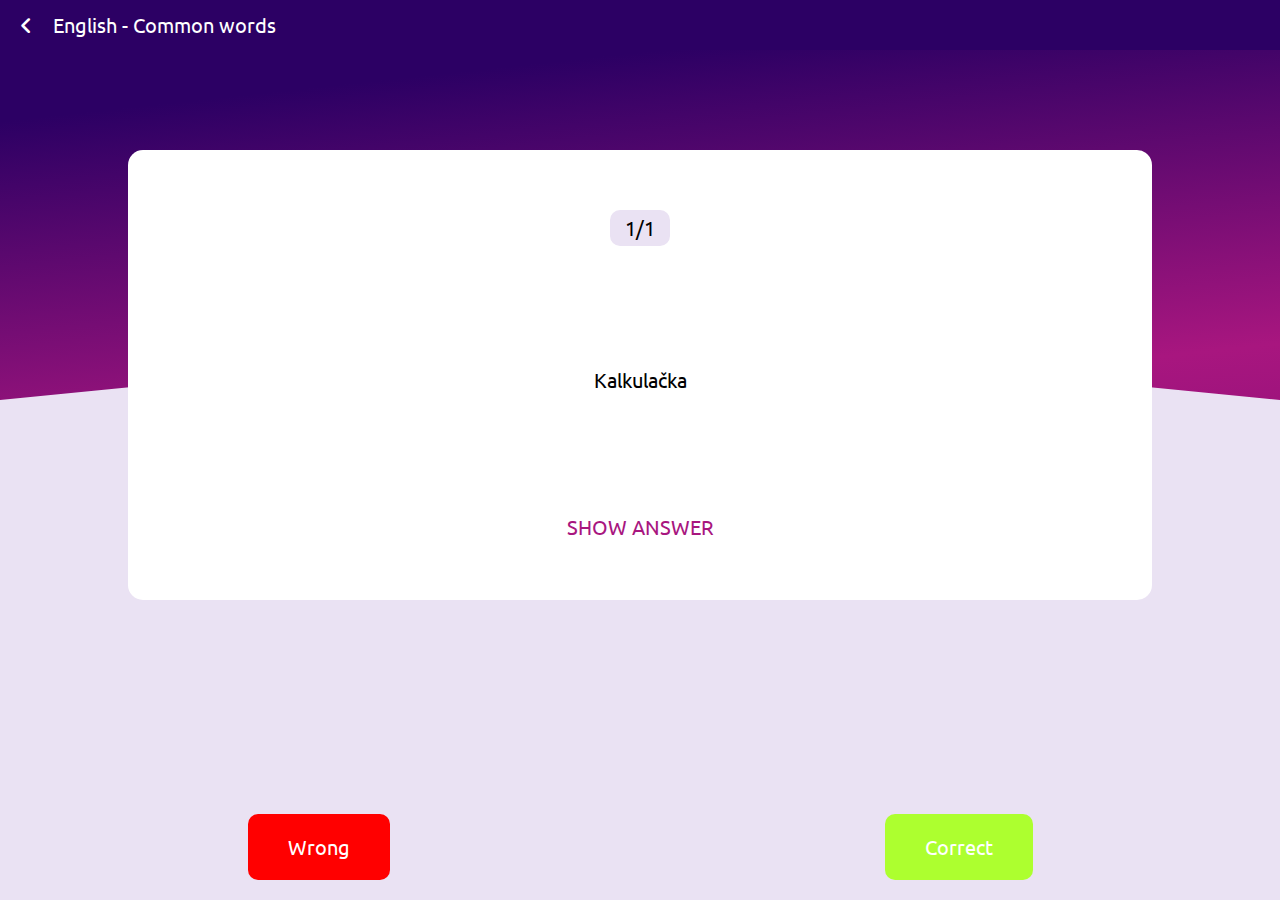
==== practise.html @ d98e2bef "Initial commit" ====
<!DOCTYPE html>
<html lang="en">
<head>
    <meta charset="UTF-8">
    <meta name="viewport" content="width=device-width, initial-scale=1">
    <link rel="stylesheet" href="css/style.css">
    <link href="https://fonts.googleapis.com/css?family=Ubuntu&display=swap" rel="stylesheet">
    <link href="https://cdnjs.cloudflare.com/ajax/libs/font-awesome/6.1.1/css/all.min.css" rel="stylesheet">
</head>
<body class="practise">
<header>
    <nav>
        <div>
            <a href="index.html"><i class="fa-solid fa-angle-left"></i></a>
            English - Common words
        </div>
    </nav>
</header>
<div class="gradient-background"></div>
<div class="flash-card-wrapper">
    <div class="flash-card">
        <div class="chip">1/1</div>
        <div>Kalkulačka</div>
        <div class="text-button">Show answer</div>
    </div>
</div>
<div class="buttons">
    <div class="button wrong">Wrong</div>
    <div class="button correct">Correct</div>
</div>
</body>
</html>
---- css/style.css ----
:root {
    --primaryColor: #A8167F;
    --secondaryColor: #2C0064;
    --terciaryColor: #EAE2F3;
    font-family: 'Ubuntu', Arial, Helvetica, sans-serif;
}

* {
    box-sizing: border-box;
}

body {
    font-size: 20px;
    margin: 50px 0 0 0;
    padding: 0;
}

nav {
    top: 0;
    width: 100%;
    z-index: 1;
    position: fixed;
    background-color: var(--secondaryColor);
    color: white;
    padding: 5px 20px 5px 20px;
    font-size: 20px;
    display: flex;
    justify-content: space-between;
    align-items: center;
    min-height: 50px;
}

.profile {
    width: 40px;
    height: 40px;
    border-radius: 20px;
    background-image: url("../img/profile.jpg");
    background-size: cover;
}

.cards{
    padding: 10px;
    display: flex;
    flex-direction: column;
    align-items: center;
}

.card {
    display: flex;
    flex-direction: column;
    height: 250px;
    width: 95%;
    border-radius: 15px;
    overflow: hidden;
}

.card-up {
    flex: 3;
    overflow: hidden;
}

.card-up img {
    width: 100%;
}

.card-down {
    flex: 1;
    height: auto;
    padding: 15px;
    background-color: var(--terciaryColor);
}

.card-title {
    font-size: 20px;
    font-weight: bolder;
    padding-bottom: 5px;
}

.card-subtitle {
    color: #303030;
}

a {
    text-decoration: none;
    color: inherit;
}

nav i {
    padding-right: 15px;
}

.gradient-background {
    clip-path: polygon(0% 0%, 100% 0, 100% 100%, 50% 82%, 0 100%);
    background: linear-gradient(353.84deg, #6A00F0 -77.49%, #820B76 -38.47%, #A8167F 11.58%, #2C0064 85.38%);
    width: 100%;
    height: 350px;
}
.chip {
    background-color: var(--terciaryColor);
    border-radius: 10px;
    padding: 5px 15px 5px 15px;
    width: fit-content;
}

.flash-card {
    display: flex;
    flex-direction: column;
    justify-content: space-around;
    align-items: center;
    width: 80%;
    height: 50%;
    background-color: white;
    border-radius: 15px;
}

.flash-card-wrapper {
    position: fixed;
    top: 150px;
    width: 100%;
    height: 100vh;
    display: flex;
    justify-content: center;
}

.practise {
    background-color: var(--terciaryColor);
}

.buttons {
    bottom: 20px;
    width: 100%;
    position: fixed;
    display: flex;
    justify-content: space-around;
}

.button {
    color: white;
    border-radius: 10px;
    padding: 20px 40px 20px 40px;
}

.text-button {
    text-transform: uppercase;
    color: var(--primaryColor);
}

.button, .text-button:hover{
    cursor: pointer;
}

.wrong {
    background-color: red;
}

.correct {
    background-color: greenyellow;
}
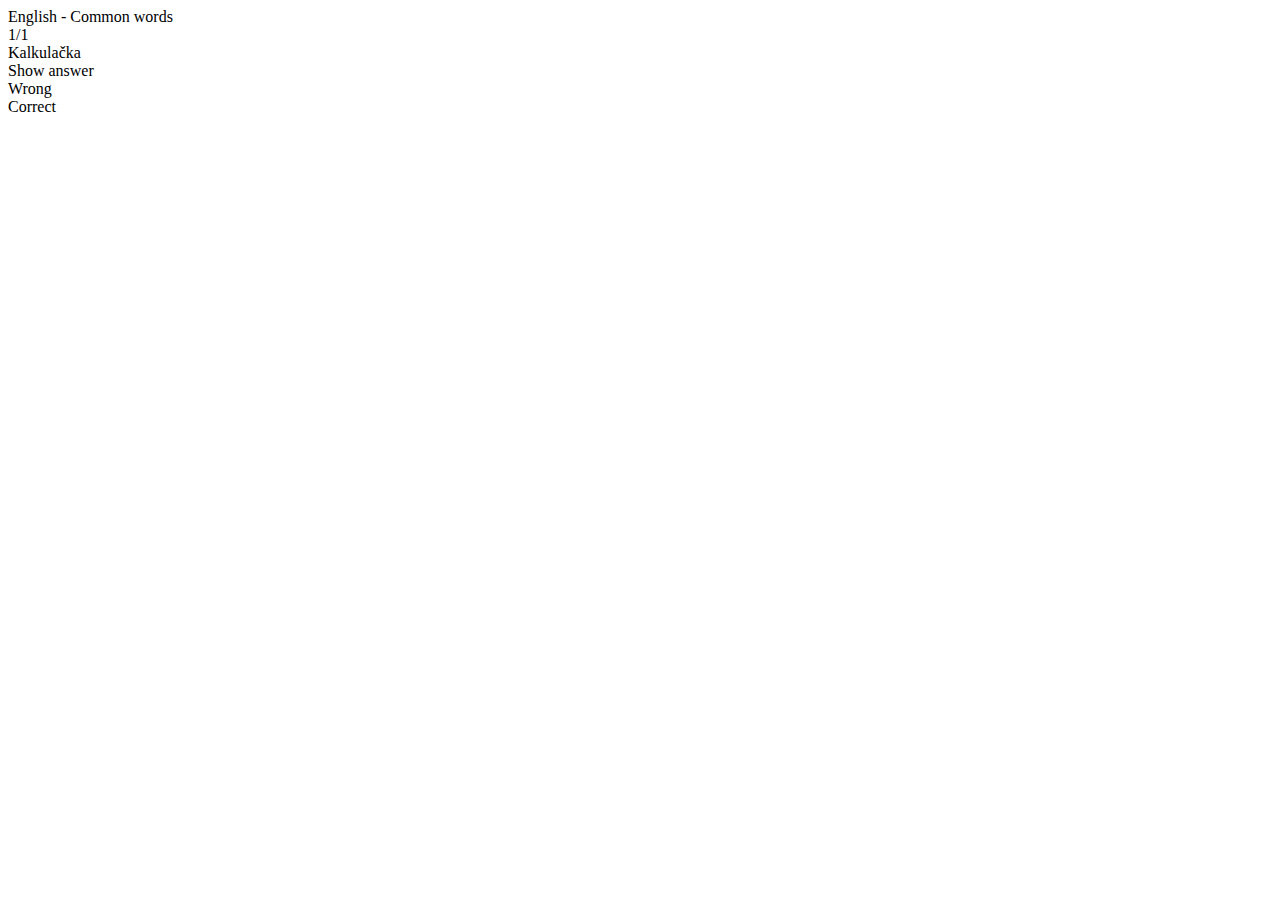
==== commit 43d8f68f: "Add communication with json" ====
--- a/practise.html
+++ b/practise.html
@@ -2,10 +2,15 @@
 <html lang="en">
 <head>
     <meta charset="UTF-8">
-    <meta name="viewport" content="width=device-width, initial-scale=1">
-    <link rel="stylesheet" href="css/style.css">
-    <link href="https://fonts.googleapis.com/css?family=Ubuntu&display=swap" rel="stylesheet">
-    <link href="https://cdnjs.cloudflare.com/ajax/libs/font-awesome/6.1.1/css/all.min.css" rel="stylesheet">
+    <script
+            src="https://code.jquery.com/jquery-3.4.1.min.js"
+            integrity="sha256-CSXorXvZcTkaix6Yvo6HppcZGetbYMGWSFlBw8HfCJo="
+            crossorigin="anonymous">
+
+    </script>
+    <script>
+        $(function(){ $("head").load("header.html") });
+    </script>
 </head>
 <body class="practise">
 <header>
